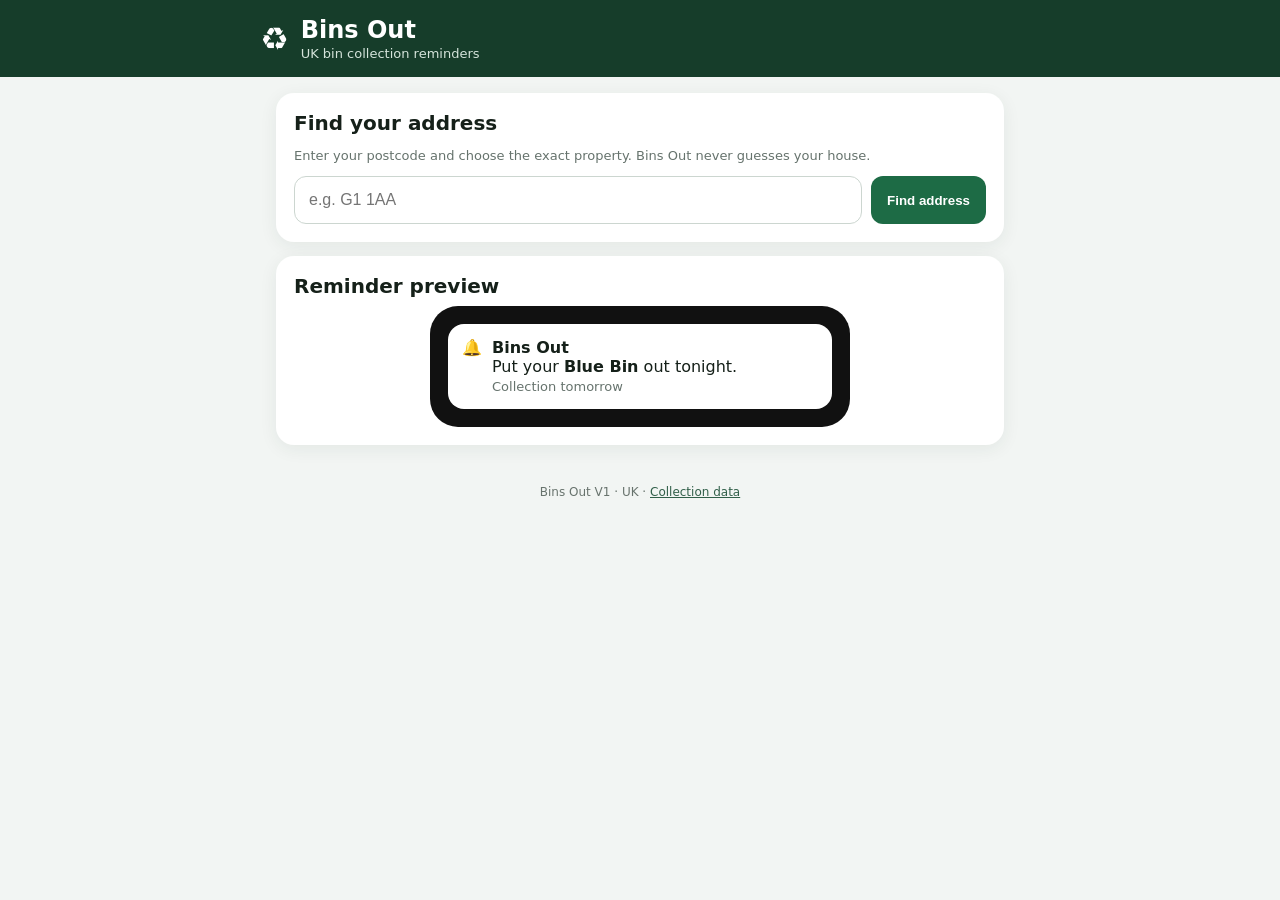
==== index.html @ e8e3f5b9 "Bump frontend cache version" ====
<!doctype html><html lang="en-GB"><head><meta charset="utf-8"><meta name="viewport" content="width=device-width,initial-scale=1,viewport-fit=cover"><meta name="theme-color" content="#163d2a"><link rel="manifest" href="manifest.webmanifest"><link rel="icon" href="icon.svg"><link rel="stylesheet" href="styles.css"><title>Bins Out</title></head><body><header><div class="brand"><span>♻</span><div><h1>Bins Out</h1><p>UK bin collection reminders</p></div></div><button id="install" class="ghost hidden">Install</button></header><main><section id="saved" class="card hidden"><div class="head"><h2>Saved addresses</h2><button id="refresh" class="ghost small">Refresh</button></div><div id="savedList"></div></section><section class="card"><h2>Find your address</h2><p class="muted">Enter your postcode and choose the exact property. Bins Out never guesses your house.</p><form id="form"><div class="row"><input id="postcode" autocomplete="postal-code" inputmode="text" placeholder="e.g. G1 1AA" maxlength="8" required><button>Find address</button></div></form><div id="status" class="status hidden"></div><div id="addresses"></div></section><section id="schedule" class="card hidden"><div class="head"><div><h2 id="addressTitle"></h2><p id="council" class="muted"></p></div><button id="save" class="ghost small">Save address</button></div><div id="next" class="next"></div><div id="upcoming"></div></section><section class="card"><h2>Reminder preview</h2><div class="phone"><div class="notification">🔔 <div><b>Bins Out</b><div>Put your <b>Blue Bin</b> out tonight.</div><small>Collection tomorrow</small></div></div></div></section></main><footer>Bins Out V1 · UK · <a href="https://ukbinday.co.uk/api-docs" target="_blank" rel="noopener">Collection data</a></footer><script src="app.js?v=41" defer></script></body></html>
---- styles.css ----
*{box-sizing:border-box}body{margin:0;background:#f2f5f3;color:#152019;font-family:system-ui,-apple-system,Segoe UI,Roboto,Arial,sans-serif}header{background:#163d2a;color:#fff;padding:16px max(16px,calc((100% - 760px)/2));display:flex;justify-content:space-between;align-items:center}.brand{display:flex;gap:12px;align-items:center}.brand span{font-size:32px}.brand h1{margin:0;font-size:24px}.brand p{margin:2px 0 0;color:#d5e4db;font-size:13px}main{max-width:760px;margin:auto;padding:16px}.card{background:#fff;border-radius:18px;padding:18px;margin-bottom:14px;box-shadow:0 4px 18px #163d2a12}h2{margin:0 0 8px;font-size:20px}h3{font-size:15px}.muted,small{color:#66736d;font-size:13px}.row{display:flex;gap:9px}.row input{flex:1;min-width:0;padding:14px;border:1px solid #ccd6d0;border-radius:12px;font-size:16px}.row button,.address{border:0;border-radius:12px;background:#1d6b45;color:#fff;font-weight:700}.row button{padding:0 16px}.ghost{border:1px solid #cbd5cf;background:#fff;color:#163d2a;border-radius:10px;padding:9px 12px;font-weight:700}.small{padding:7px 10px;font-size:12px}.hidden{display:none!important}.head{display:flex;justify-content:space-between;gap:10px;align-items:flex-start}.status{margin-top:12px;padding:11px;border-radius:10px;background:#eef6f0;font-size:14px}.status.error{background:#fff0ef;color:#8b2d24}.address{display:flex;flex-direction:column;text-align:left;width:100%;padding:13px 14px;margin-top:8px}.address small{color:#e0eee6}.next{display:grid;grid-template-columns:repeat(2,1fr);gap:8px;margin-top:14px}.bin{border:1px solid #dbe3de;border-radius:13px;padding:12px;display:flex;flex-direction:column;gap:4px}.bin strong{font-size:18px}.event,.savedRow{display:flex;justify-content:space-between;gap:10px;padding:10px 0;border-bottom:1px solid #edf0ee}.savedRow small{display:block}.phone{background:#111;border-radius:28px;padding:18px;max-width:420px;margin:auto}.notification{background:#fff;border-radius:16px;padding:14px;display:flex;gap:10px}footer{text-align:center;padding:10px 16px 28px;color:#68736d;font-size:12px}footer a{color:#315f49}@media(max-width:560px){.row{flex-direction:column}.row button{padding:13px}.next{grid-template-columns:1fr 1fr}}
.address{transition:transform .12s,box-shadow .12s,background .12s}.address.selected{background:#145735;box-shadow:0 0 0 4px #8fd3ae;transform:scale(.99)}.address.selected small{color:#fff;font-weight:800}.address:active{transform:scale(.98)}
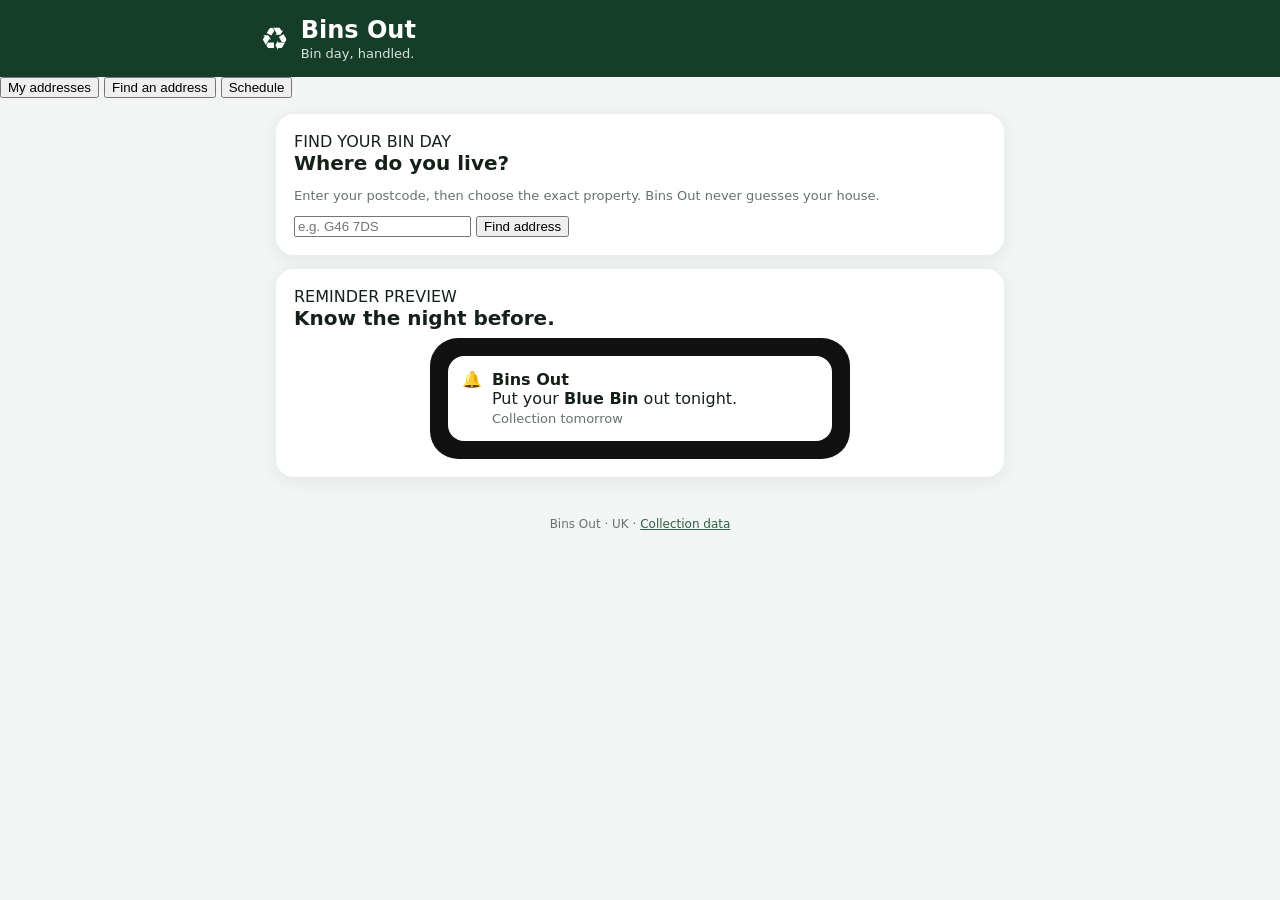
==== commit 495a0e9c: "Refresh Bins Out mobile layout" ====
--- a/index.html
+++ b/index.html
@@ -1 +1,74 @@
-<!doctype html><html lang="en-GB"><head><meta charset="utf-8"><meta name="viewport" content="width=device-width,initial-scale=1,viewport-fit=cover"><meta name="theme-color" content="#163d2a"><link rel="manifest" href="manifest.webmanifest"><link rel="icon" href="icon.svg"><link rel="stylesheet" href="styles.css"><title>Bins Out</title></head><body><header><div class="brand"><span>♻</span><div><h1>Bins Out</h1><p>UK bin collection reminders</p></div></div><button id="install" class="ghost hidden">Install</button></header><main><section id="saved" class="card hidden"><div class="head"><h2>Saved addresses</h2><button id="refresh" class="ghost small">Refresh</button></div><div id="savedList"></div></section><section class="card"><h2>Find your address</h2><p class="muted">Enter your postcode and choose the exact property. Bins Out never guesses your house.</p><form id="form"><div class="row"><input id="postcode" autocomplete="postal-code" inputmode="text" placeholder="e.g. G1 1AA" maxlength="8" required><button>Find address</button></div></form><div id="status" class="status hidden"></div><div id="addresses"></div></section><section id="schedule" class="card hidden"><div class="head"><div><h2 id="addressTitle"></h2><p id="council" class="muted"></p></div><button id="save" class="ghost small">Save address</button></div><div id="next" class="next"></div><div id="upcoming"></div></section><section class="card"><h2>Reminder preview</h2><div class="phone"><div class="notification">🔔 <div><b>Bins Out</b><div>Put your <b>Blue Bin</b> out tonight.</div><small>Collection tomorrow</small></div></div></div></section></main><footer>Bins Out V1 · UK · <a href="https://ukbinday.co.uk/api-docs" target="_blank" rel="noopener">Collection data</a></footer><script src="app.js?v=41" defer></script></body></html>+<!doctype html>
+<html lang="en-GB">
+<head>
+<meta charset="utf-8">
+<meta name="viewport" content="width=device-width,initial-scale=1,viewport-fit=cover">
+<meta name="theme-color" content="#173d31">
+<meta name="description" content="Bins Out — UK bin collection reminders">
+<link rel="manifest" href="manifest.webmanifest">
+<link rel="icon" href="icon.svg">
+<link rel="stylesheet" href="styles.css">
+<title>Bins Out — Bin day, handled.</title>
+</head>
+<body>
+<header class="topbar">
+  <div class="brand">
+    <span class="brandMark">♻</span>
+    <div><h1>Bins Out</h1><p>Bin day, handled.</p></div>
+  </div>
+  <button id="install" class="ghost hidden">Install</button>
+</header>
+
+<nav class="quickNav" aria-label="App navigation">
+  <button type="button" data-target="saved">My addresses</button>
+  <button type="button" data-target="find">Find an address</button>
+  <button type="button" data-target="schedule">Schedule</button>
+</nav>
+
+<main>
+  <section id="saved" class="card hidden">
+    <div class="sectionHead">
+      <div><span class="eyebrow">MY HOMES</span><h2>Saved addresses</h2></div>
+      <button id="refresh" class="ghost small">Refresh</button>
+    </div>
+    <p class="muted">Switch between saved homes without losing the other address.</p>
+    <div id="savedList"></div>
+  </section>
+
+  <section id="find" class="card finder">
+    <span class="eyebrow">FIND YOUR BIN DAY</span>
+    <h2>Where do you live?</h2>
+    <p class="muted">Enter your postcode, then choose the exact property. Bins Out never guesses your house.</p>
+    <form id="form">
+      <div class="postcodeRow">
+        <input id="postcode" autocomplete="postal-code" inputmode="text" placeholder="e.g. G46 7DS" maxlength="8" required>
+        <button class="primary">Find address</button>
+      </div>
+    </form>
+    <div id="status" class="status hidden"></div>
+    <div id="addresses"></div>
+  </section>
+
+  <section id="schedule" class="card hidden">
+    <div class="sectionHead scheduleHead">
+      <div><span class="eyebrow">YOUR COLLECTIONS</span><h2 id="addressTitle"></h2><p id="council" class="muted"></p></div>
+      <button id="save" class="primary small">Save address</button>
+    </div>
+    <div id="next" class="next"></div>
+    <div id="upcoming"></div>
+  </section>
+
+  <section class="card reminderCard">
+    <span class="eyebrow">REMINDER PREVIEW</span>
+    <h2>Know the night before.</h2>
+    <div class="phone">
+      <div class="notification"><span class="bell">🔔</span><div><b>Bins Out</b><div>Put your <b>Blue Bin</b> out tonight.</div><small>Collection tomorrow</small></div></div>
+    </div>
+  </section>
+</main>
+
+<footer>Bins Out · UK · <a href="https://ukbinday.co.uk/api-docs" target="_blank" rel="noopener">Collection data</a></footer>
+<script src="app.js?v=42" defer></script>
+<script src="ui.js?v=1" defer></script>
+</body>
+</html>
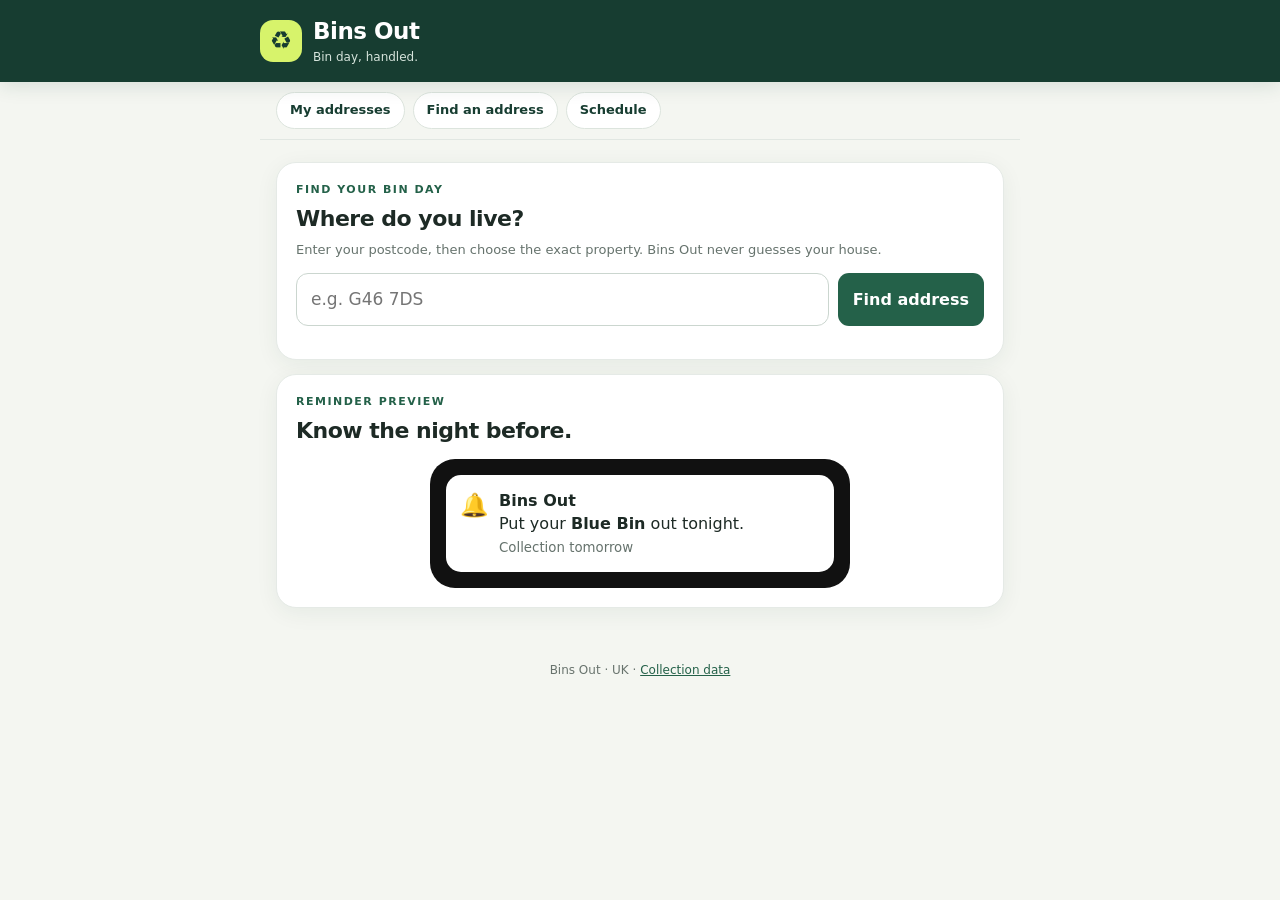
==== commit 230233db: "Force V44 app and UI assets" ====
--- a/index.html
+++ b/index.html
@@ -68,7 +68,7 @@
 </main>
 
 <footer>Bins Out · UK · <a href="https://ukbinday.co.uk/api-docs" target="_blank" rel="noopener">Collection data</a></footer>
-<script src="app.js?v=42" defer></script>
-<script src="ui.js?v=1" defer></script>
+<script src="app.js?v=44" defer></script>
+<script src="ui.js?v=44" defer></script>
 </body>
 </html>
--- a/styles.css
+++ b/styles.css
@@ -1,2 +1,22 @@
-*{box-sizing:border-box}body{margin:0;background:#f2f5f3;color:#152019;font-family:system-ui,-apple-system,Segoe UI,Roboto,Arial,sans-serif}header{background:#163d2a;color:#fff;padding:16px max(16px,calc((100% - 760px)/2));display:flex;justify-content:space-between;align-items:center}.brand{display:flex;gap:12px;align-items:center}.brand span{font-size:32px}.brand h1{margin:0;font-size:24px}.brand p{margin:2px 0 0;color:#d5e4db;font-size:13px}main{max-width:760px;margin:auto;padding:16px}.card{background:#fff;border-radius:18px;padding:18px;margin-bottom:14px;box-shadow:0 4px 18px #163d2a12}h2{margin:0 0 8px;font-size:20px}h3{font-size:15px}.muted,small{color:#66736d;font-size:13px}.row{display:flex;gap:9px}.row input{flex:1;min-width:0;padding:14px;border:1px solid #ccd6d0;border-radius:12px;font-size:16px}.row button,.address{border:0;border-radius:12px;background:#1d6b45;color:#fff;font-weight:700}.row button{padding:0 16px}.ghost{border:1px solid #cbd5cf;background:#fff;color:#163d2a;border-radius:10px;padding:9px 12px;font-weight:700}.small{padding:7px 10px;font-size:12px}.hidden{display:none!important}.head{display:flex;justify-content:space-between;gap:10px;align-items:flex-start}.status{margin-top:12px;padding:11px;border-radius:10px;background:#eef6f0;font-size:14px}.status.error{background:#fff0ef;color:#8b2d24}.address{display:flex;flex-direction:column;text-align:left;width:100%;padding:13px 14px;margin-top:8px}.address small{color:#e0eee6}.next{display:grid;grid-template-columns:repeat(2,1fr);gap:8px;margin-top:14px}.bin{border:1px solid #dbe3de;border-radius:13px;padding:12px;display:flex;flex-direction:column;gap:4px}.bin strong{font-size:18px}.event,.savedRow{display:flex;justify-content:space-between;gap:10px;padding:10px 0;border-bottom:1px solid #edf0ee}.savedRow small{display:block}.phone{background:#111;border-radius:28px;padding:18px;max-width:420px;margin:auto}.notification{background:#fff;border-radius:16px;padding:14px;display:flex;gap:10px}footer{text-align:center;padding:10px 16px 28px;color:#68736d;font-size:12px}footer a{color:#315f49}@media(max-width:560px){.row{flex-direction:column}.row button{padding:13px}.next{grid-template-columns:1fr 1fr}}
-.address{transition:transform .12s,box-shadow .12s,background .12s}.address.selected{background:#145735;box-shadow:0 0 0 4px #8fd3ae;transform:scale(.99)}.address.selected small{color:#fff;font-weight:800}.address:active{transform:scale(.98)}+*{box-sizing:border-box}
+:root{--green:#173d31;--green2:#246149;--lime:#d7f36b;--paper:#f4f6f1;--ink:#1d2a25;--muted:#66736d;--line:#dce4dd;--white:#fff}
+html{scroll-behavior:smooth}
+body{margin:0;background:var(--paper);color:var(--ink);font:16px/1.45 system-ui,-apple-system,BlinkMacSystemFont,"Segoe UI",Roboto,Arial,sans-serif}
+button,input{font:inherit}button{cursor:pointer}
+.topbar{background:var(--green);color:#fff;padding:15px max(16px,calc((100% - 760px)/2));display:flex;justify-content:space-between;align-items:center;position:sticky;top:0;z-index:20;box-shadow:0 4px 18px #173d3120}
+.brand{display:flex;align-items:center;gap:11px}.brandMark{display:grid;place-items:center;width:42px;height:42px;border-radius:13px;background:var(--lime);color:var(--green);font-size:25px}.brand h1{margin:0;font-size:23px;letter-spacing:-.5px}.brand p{margin:1px 0 0;color:#d6e4dc;font-size:12px}
+.quickNav{position:sticky;top:72px;z-index:15;display:flex;gap:8px;max-width:760px;margin:0 auto;padding:10px 16px;background:var(--paper);overflow-x:auto;border-bottom:1px solid #e1e7e2}
+.quickNav button{white-space:nowrap;border:1px solid var(--line);background:#fff;color:var(--green);border-radius:999px;padding:8px 13px;font-weight:800;font-size:13px}.quickNav button.active{background:var(--green);color:#fff;border-color:var(--green)}
+main{max-width:760px;margin:auto;padding:16px 16px 30px}.card{background:#fff;border:1px solid #e5eae6;border-radius:20px;padding:19px;margin-bottom:14px;box-shadow:0 5px 22px #173d3110}
+.eyebrow{display:block;color:var(--green2);font-size:11px;font-weight:900;letter-spacing:1.5px;margin-bottom:5px}h2{margin:0 0 7px;font-size:22px;letter-spacing:-.5px}.muted{color:var(--muted);font-size:13px;margin:0 0 13px}
+.sectionHead{display:flex;justify-content:space-between;gap:12px;align-items:flex-start}.ghost{border:1px solid #cbd6cf;background:#fff;color:var(--green);border-radius:10px;padding:9px 12px;font-weight:800}.small{padding:8px 11px;font-size:12px}.primary{border:0;background:var(--green2);color:#fff;border-radius:11px;padding:12px 15px;font-weight:850}.hidden{display:none!important}
+.postcodeRow{display:flex;gap:9px}.postcodeRow input{flex:1;min-width:0;border:1px solid #cbd6cf;border-radius:12px;padding:13px 14px;font-size:17px;outline:none}.postcodeRow input:focus{border-color:var(--green2);box-shadow:0 0 0 3px #d7f36b66}.postcodeRow .primary{white-space:nowrap}
+.status{margin-top:12px;padding:12px;border-radius:12px;background:#eef6f0;font-size:14px}.status.error{background:#fff0ef;color:#8b2d24}
+#addresses{margin-top:14px}.address{width:100%;border:1px solid #d9e2dc;background:#fff;border-radius:14px;padding:14px;text-align:left;display:flex;justify-content:space-between;gap:12px;align-items:center;margin:8px 0;color:var(--ink);box-shadow:0 2px 7px #173d3108}.address span{font-weight:800}.address small{color:var(--muted)}.address.selected{border-color:#78b995;background:#f0f8f2;box-shadow:0 0 0 3px #d7f36b55}.address.selected small{color:var(--green2);font-weight:900}
+.next{margin-top:14px}.next .bin{background:var(--green);color:#fff;border:0;border-radius:18px;padding:20px;min-height:120px;display:flex;flex-direction:column;justify-content:center}.next .bin b{font-size:12px;text-transform:uppercase;letter-spacing:1px;color:#d7f36b}.next .bin strong{font-size:28px;line-height:1.1;margin:4px 0}.next .bin small{color:#dce8df;font-size:14px}
+#upcoming h3{margin:20px 0 8px;font-size:15px}.eventRow{display:flex;align-items:center;gap:12px;padding:13px 2px;border-bottom:1px solid #edf1ee}.eventDate{min-width:82px;font-weight:900;color:var(--green)}.eventName{font-weight:750}.eventCouncil{font-size:12px;color:var(--muted)}
+.savedCard{display:flex;align-items:center;gap:12px;border:1px solid #e0e6e1;border-radius:15px;padding:12px;margin:8px 0;background:#fbfcfa}.savedBadge{min-width:62px;text-align:center;border-radius:10px;background:var(--green);color:#fff;padding:7px 6px;font-size:11px;font-weight:900;text-transform:uppercase}.savedInfo{flex:1;min-width:0}.savedInfo strong{display:block;white-space:nowrap;overflow:hidden;text-overflow:ellipsis}.savedInfo small{display:block;color:var(--muted);margin-top:2px}.savedActions{display:flex;gap:6px}.savedActions button{white-space:nowrap}
+.reminderCard .phone{max-width:420px;margin:12px auto 0;background:#111;border-radius:25px;padding:16px}.notification{background:#fff;border-radius:15px;padding:14px;display:flex;gap:10px}.bell{font-size:23px}.notification small{color:var(--muted)}
+footer{text-align:center;padding:10px 16px 30px;color:#68736d;font-size:12px}footer a{color:var(--green2)}
+@media(max-width:560px){.postcodeRow{flex-direction:column}.postcodeRow .primary{width:100%}.quickNav{top:72px}.sectionHead{align-items:flex-start}.scheduleHead .primary{margin-top:4px}.eventDate{min-width:76px}}
+@media(min-width:561px){main{padding-top:22px}}
